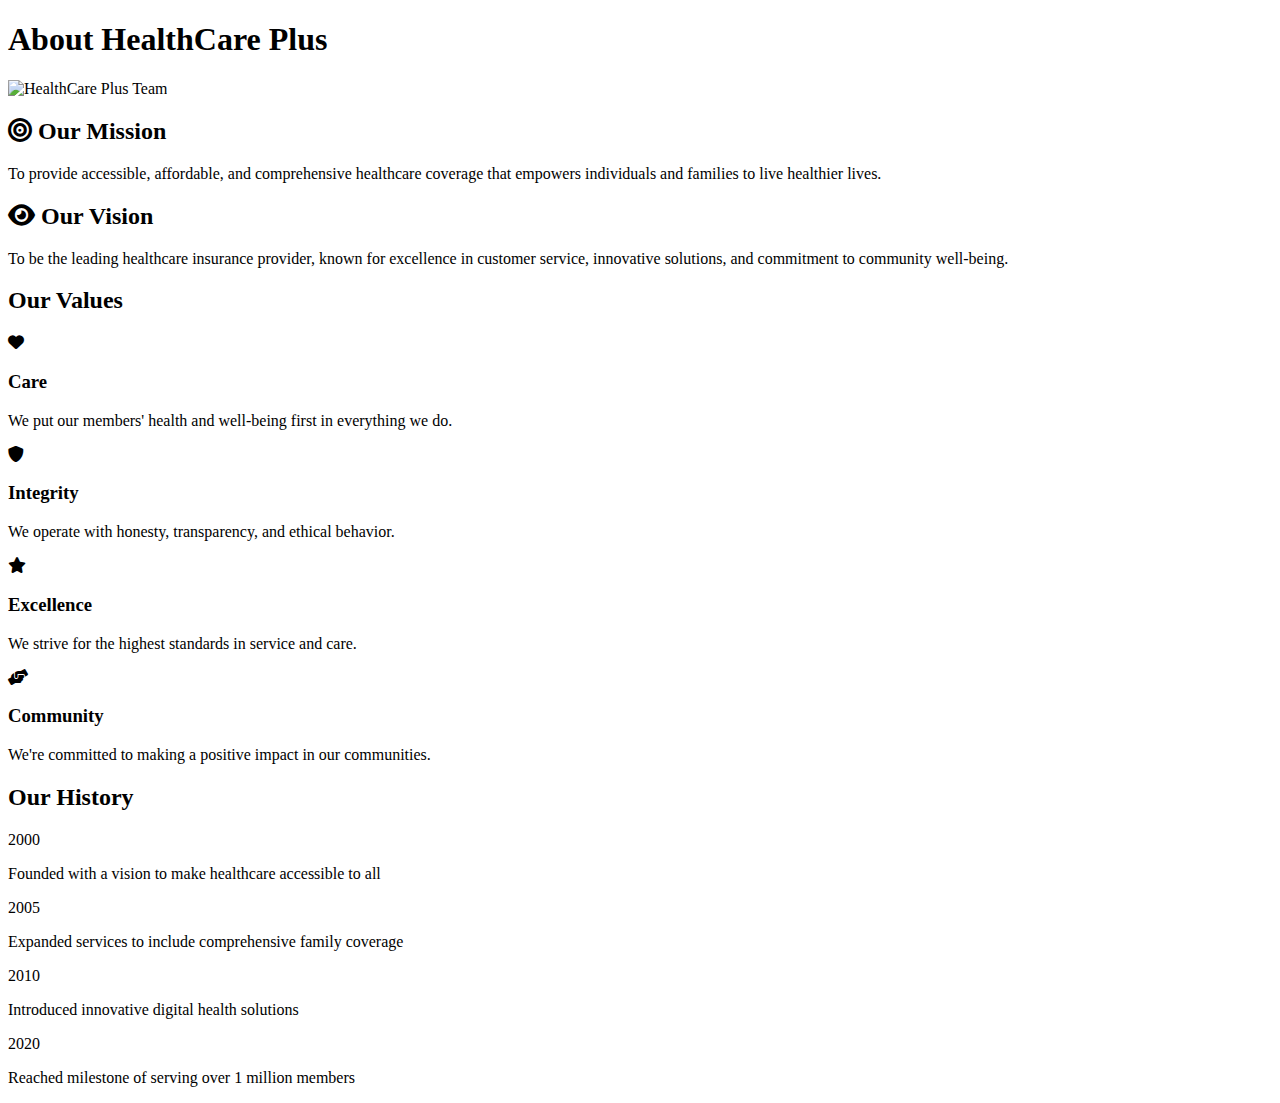
==== about.html @ d29e099d "Add files via upload" ====
<!DOCTYPE html>
<html lang="en">
<head>
    <meta charset="UTF-8">
    <meta name="viewport" content="width=device-width, initial-scale=1.0">
    <title>About Us - HealthCare Plus</title>
    <link rel="stylesheet" href="css/style.css">
    <link rel="stylesheet" href="css/dark-mode.css">
    <link rel="stylesheet" href="https://cdnjs.cloudflare.com/ajax/libs/font-awesome/6.0.0/css/all.min.css">
</head>
<body>
    <!-- Header -->
    <header>
        <nav class="navbar">
            <!-- Same navbar structure -->
        </nav>
    </header>

    <main>
        <section class="about-section">
            <div class="container">
                <h1>About HealthCare Plus</h1>
                <div class="about-content">
                    <div class="about-image">
                        <img src="images/about-healthcare.jpg" alt="HealthCare Plus Team">
                    </div>
                    <div class="mission-vision">
                        <div class="mission">
                            <h2><i class="fas fa-bullseye"></i> Our Mission</h2>
                            <p>To provide accessible, affordable, and comprehensive healthcare coverage that empowers individuals and families to live healthier lives.</p>
                        </div>
                        <div class="vision">
                            <h2><i class="fas fa-eye"></i> Our Vision</h2>
                            <p>To be the leading healthcare insurance provider, known for excellence in customer service, innovative solutions, and commitment to community well-being.</p>
                        </div>
                    </div>

                    <div class="company-values">
                        <h2>Our Values</h2>
                        <div class="values-grid">
                            <div class="value-card">
                                <i class="fas fa-heart"></i>
                                <h3>Care</h3>
                                <p>We put our members' health and well-being first in everything we do.</p>
                            </div>
                            <div class="value-card">
                                <i class="fas fa-shield-alt"></i>
                                <h3>Integrity</h3>
                                <p>We operate with honesty, transparency, and ethical behavior.</p>
                            </div>
                            <div class="value-card">
                                <i class="fas fa-star"></i>
                                <h3>Excellence</h3>
                                <p>We strive for the highest standards in service and care.</p>
                            </div>
                            <div class="value-card">
                                <i class="fas fa-hands-helping"></i>
                                <h3>Community</h3>
                                <p>We're committed to making a positive impact in our communities.</p>
                            </div>
                        </div>
                    </div>

                    <div class="company-history">
                        <h2>Our History</h2>
                        <div class="timeline">
                            <div class="timeline-item">
                                <div class="year">2000</div>
                                <p>Founded with a vision to make healthcare accessible to all</p>
                            </div>
                            <div class="timeline-item">
                                <div class="year">2005</div>
                                <p>Expanded services to include comprehensive family coverage</p>
                            </div>
                            <div class="timeline-item">
                                <div class="year">2010</div>
                                <p>Introduced innovative digital health solutions</p>
                            </div>
                            <div class="timeline-item">
                                <div class="year">2020</div>
                                <p>Reached milestone of serving over 1 million members</p>
                            </div>
                        </div>
                    </div>
                </div>
            </div>
        </section>
    </main>

    <!-- Footer -->
    <footer>
        <!-- Same footer structure -->
    </footer>

    <script src="js/main.js"></script>
    <script src="js/dark-mode.js"></script>
    <script src="js/hamburger.js"></script>
</body>
</html>
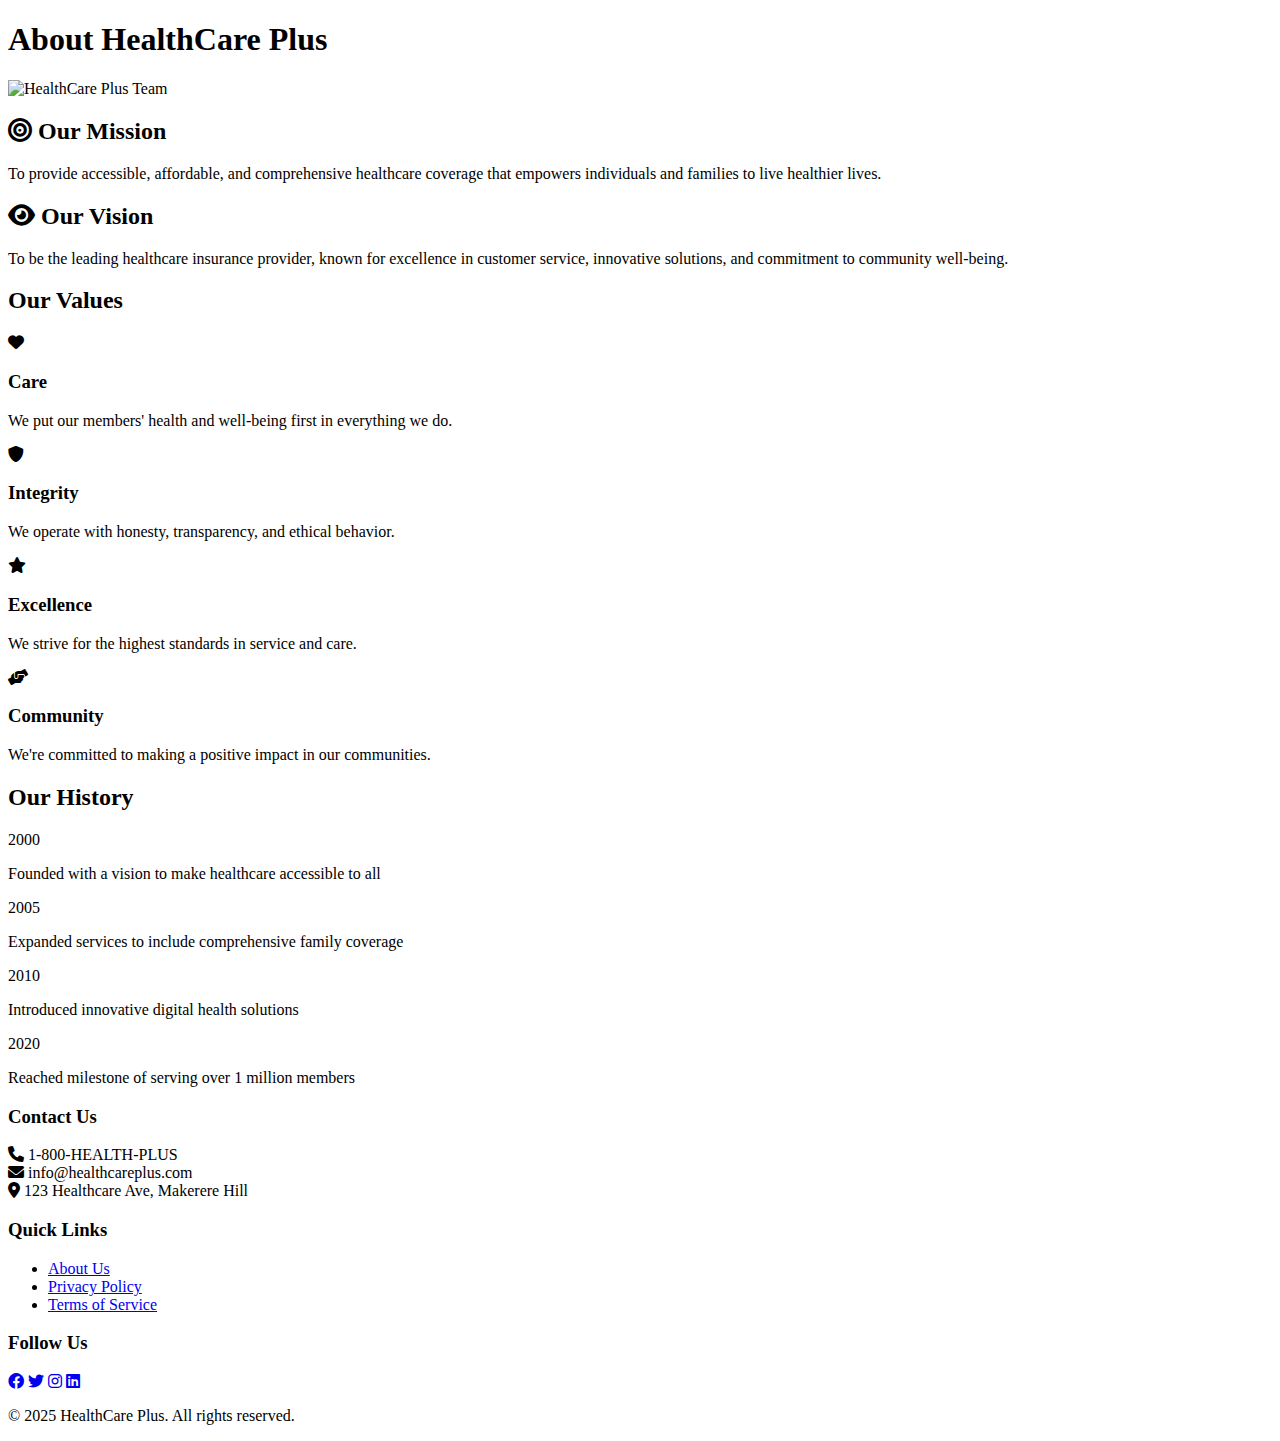
==== commit 86a627f1: "Update about.html" ====
--- a/about.html
+++ b/about.html
@@ -4,8 +4,8 @@
     <meta charset="UTF-8">
     <meta name="viewport" content="width=device-width, initial-scale=1.0">
     <title>About Us - HealthCare Plus</title>
-    <link rel="stylesheet" href="css/style.css">
-    <link rel="stylesheet" href="css/dark-mode.css">
+    <link rel="stylesheet" href="style.css">
+    <link rel="stylesheet" href="dark-mode.css">
     <link rel="stylesheet" href="https://cdnjs.cloudflare.com/ajax/libs/font-awesome/6.0.0/css/all.min.css">
 </head>
 <body>
@@ -89,11 +89,40 @@
 
     <!-- Footer -->
     <footer>
-        <!-- Same footer structure -->
+        <div class="footer-content">
+            <div class="footer-section">
+                <h3>Contact Us</h3>
+                <p>
+                    <i class="fas fa-phone"></i> 1-800-HEALTH-PLUS<br>
+                    <i class="fas fa-envelope"></i> info@healthcareplus.com<br>
+                    <i class="fas fa-location-dot"></i> 123 Healthcare Ave, Makerere Hill
+                </p>
+            </div>
+            <div class="footer-section">
+                <h3>Quick Links</h3>
+                <ul>
+                    <li><a href="about.html">About Us</a></li>
+                    <li><a href="privacy.html">Privacy Policy</a></li>
+                    <li><a href="terms.html">Terms of Service</a></li>
+                </ul>
+            </div>
+            <div class="footer-section">
+                <h3>Follow Us</h3>
+                <div class="social-links">
+                    <a href="#"><i class="fab fa-facebook"></i></a>
+                    <a href="#"><i class="fab fa-twitter"></i></a>
+                    <a href="#"><i class="fab fa-instagram"></i></a>
+                    <a href="#"><i class="fab fa-linkedin"></i></a>
+                </div>
+            </div>
+        </div>
+        <div class="footer-bottom">
+            <p>&copy; 2025 HealthCare Plus. All rights reserved.</p>
+        </div>
     </footer>
 
-    <script src="js/main.js"></script>
-    <script src="js/dark-mode.js"></script>
-    <script src="js/hamburger.js"></script>
+    <script src="main.js"></script>
+    <script src="dark-mode.js"></script>
+    <script src="hamburger.js"></script>
 </body>
-</html> +</html> 
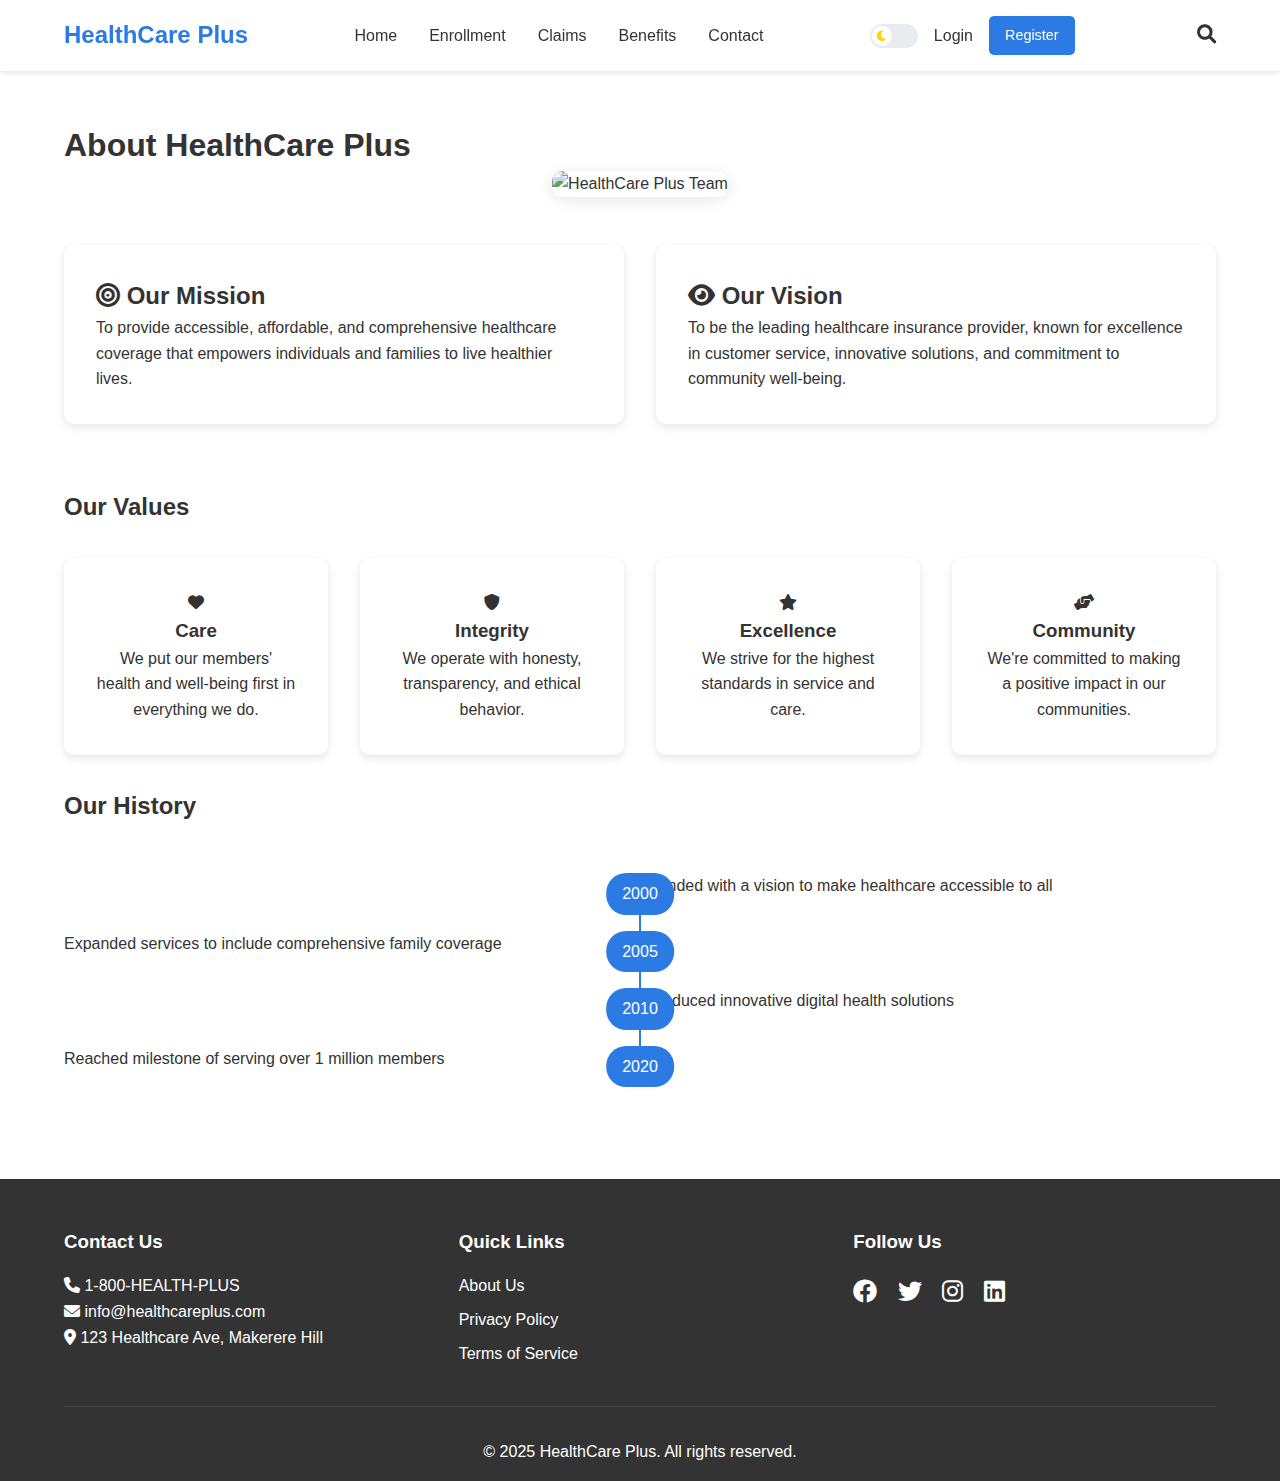
==== commit fa497169: "Update about.html" ====
--- a/about.html
+++ b/about.html
@@ -12,7 +12,71 @@
     <!-- Header -->
     <header>
         <nav class="navbar">
-            <!-- Same navbar structure -->
+            <div class="logo">
+                <h1>HealthCare Plus</h1>
+            </div>
+            <div class="nav-links">
+                <ul>
+                    <li><a href="index.html" class="active">Home</a></li>
+                    <li><a href="enrollment.html">Enrollment</a></li>
+                    <li><a href="claims.html">Claims</a></li>
+                    <li><a href="benefits.html">Benefits</a></li>
+                    <li><a href="contact.html">Contact</a></li>
+                </ul>
+            </div>
+            <div class="nav-buttons">
+                <div class="auth-buttons">
+                    <a href="login.html" class="btn-link">Login</a>
+                    <a href="register.html" class="btn primary">Register</a>
+                </div>
+                <div class="user-profile">
+                    <button class="profile-toggle">
+                        <img src="images/default-avatar.png" alt="User Avatar" id="userAvatar">
+                        <span id="userName">John Doe</span>
+                        <i class="fas fa-chevron-down"></i>
+                    </button>
+                    <div class="profile-dropdown">
+                        <a href="dashboard.html" class="profile-dropdown-item">
+                            <i class="fas fa-columns"></i>
+                            Dashboard
+                        </a>
+                        <a href="claims-status.html" class="profile-dropdown-item">
+                            <i class="fas fa-file-medical"></i>
+                            Claims Status
+                        </a>
+                        <a href="profile.html" class="profile-dropdown-item">
+                            <i class="fas fa-user"></i>
+                            My Profile
+                        </a>
+                        <hr>
+                        <a href="#" class="profile-dropdown-item logout-btn">
+                            <i class="fas fa-sign-out-alt"></i>
+                            Logout
+                        </a>
+                    </div>
+                </div>
+                <button class="dark-mode-toggle">
+                    <i class="fas fa-moon"></i>
+                </button>
+                <div class="hamburger">
+                    <span></span>
+                    <span></span>
+                    <span></span>
+                </div>
+            </div>
+            <div class="search-container">
+                <button class="search-toggle">
+                    <i class="fas fa-search"></i>
+                </button>
+                <div class="search-overlay">
+                    <div class="search-box">
+                        <input type="text" placeholder="Search for services, information...">
+                        <div class="search-results">
+                            <!-- Results will be populated dynamically -->
+                        </div>
+                    </div>
+                </div>
+            </div>
         </nav>
     </header>
 
--- a/style.css
+++ b/style.css
@@ -0,0 +1,1944 @@
+/* Reset and Base Styles */
+* {
+    margin: 0;
+    padding: 0;
+    box-sizing: border-box;
+}
+
+:root {
+    --primary-color: #2c7be5;
+    --secondary-color: #6c757d;
+    --background-color: #ffffff;
+    --text-color: #333333;
+    --transition: all 0.3s ease;
+}
+
+body {
+    font-family: 'Segoe UI', Tahoma, Geneva, Verdana, sans-serif;
+    line-height: 1.6;
+    color: var(--text-color);
+    background-color: var(--background-color);
+    min-height: 100vh;
+    display: flex;
+    flex-direction: column;
+}
+
+main {
+    flex: 1;
+}
+
+/* Navigation Styles */
+.navbar {
+    display: flex;
+    justify-content: space-between;
+    align-items: center;
+    padding: 1rem 5%;
+    background-color: var(--background-color);
+    box-shadow: 0 2px 5px rgba(0,0,0,0.1);
+    position: fixed;
+    width: 100%;
+    top: 0;
+    z-index: 1000;
+}
+
+.logo h1 {
+    color: var(--primary-color);
+    font-size: 1.5rem;
+}
+
+.nav-links ul {
+    display: flex;
+    list-style: none;
+}
+
+.nav-links ul li {
+    margin: 0 1rem;
+}
+
+.nav-links ul li a {
+    text-decoration: none;
+    color: var(--text-color);
+    transition: var(--transition);
+}
+
+.nav-links ul li a:hover {
+    color: var(--primary-color);
+}
+
+/* Auth Button Styles */
+.nav-buttons {
+    display: flex;
+    align-items: center;
+    gap: 1rem;
+}
+
+.auth-buttons {
+    display: flex;
+    align-items: center;
+    gap: 1rem;
+    order: 2; /* Move auth buttons after dark mode toggle */
+}
+
+.dark-mode-toggle {
+    order: 1;
+}
+
+.hamburger {
+    order: 3;
+}
+
+.btn-link {
+    text-decoration: none;
+    color: var(--text-color);
+    transition: var(--transition);
+}
+
+.btn-link:hover {
+    color: var(--primary-color);
+}
+
+.auth-buttons .btn {
+    padding: 0.5rem 1rem;
+    font-size: 0.9rem;
+    margin: 0;
+}
+
+/* Hero Section */
+.hero {
+    height: 80vh;
+    display: flex;
+    align-items: center;
+    justify-content: center;
+    text-align: center;
+    background: linear-gradient(rgba(44, 123, 229, 0.1), rgba(44, 123, 229, 0.2));
+    padding-top: 60px;
+}
+
+.hero-content h1 {
+    font-size: 3rem;
+    margin-bottom: 1rem;
+}
+
+.cta-buttons {
+    margin-top: 2rem;
+}
+
+.btn {
+    padding: 0.8rem 2rem;
+    border-radius: 5px;
+    text-decoration: none;
+    margin: 0 0.5rem;
+    transition: var(--transition);
+    position: relative;
+    overflow: hidden;
+}
+
+.btn::before {
+    content: '';
+    position: absolute;
+    top: 50%;
+    left: 50%;
+    width: 0;
+    height: 0;
+    background: rgba(255, 255, 255, 0.2);
+    border-radius: 50%;
+    transform: translate(-50%, -50%);
+    transition: width 0.6s ease, height 0.6s ease;
+}
+
+.btn:hover {
+    transform: translateY(-2px);
+}
+
+.btn:hover::before {
+    width: 300px;
+    height: 300px;
+}
+
+.btn:active {
+    transform: translateY(1px);
+}
+
+.primary {
+    background-color: var(--primary-color);
+    color: white;
+}
+
+.secondary {
+    background-color: var(--secondary-color);
+    color: white;
+}
+
+/* Services Section */
+.services {
+    padding: 5rem 5%;
+}
+
+.services h2 {
+    text-align: center;
+    margin-bottom: 3rem;
+}
+
+.service-grid {
+    display: grid;
+    grid-template-columns: repeat(auto-fit, minmax(250px, 1fr));
+    gap: 2rem;
+}
+
+.service-card {
+    padding: 2rem;
+    text-align: center;
+    background-color: white;
+    border-radius: 10px;
+    box-shadow: 0 3px 10px rgba(0,0,0,0.1);
+    transition: transform 0.3s ease, box-shadow 0.3s ease;
+}
+
+.service-card:hover {
+    transform: translateY(-10px);
+    box-shadow: 0 5px 20px rgba(0,0,0,0.15);
+}
+
+.service-card i {
+    font-size: 2.5rem;
+    color: var(--primary-color);
+    margin-bottom: 1rem;
+    transition: transform 0.3s ease;
+}
+
+.service-card:hover i {
+    transform: scale(1.2);
+}
+
+/* Footer Styles */
+footer {
+    background-color: #333;
+    color: white;
+    padding: 3rem 5% 1rem;
+    margin-top: auto;
+}
+
+.footer-content {
+    display: grid;
+    grid-template-columns: repeat(auto-fit, minmax(250px, 1fr));
+    gap: 2rem;
+    margin-bottom: 2rem;
+}
+
+.footer-section h3 {
+    margin-bottom: 1rem;
+}
+
+.footer-section ul {
+    list-style: none;
+}
+
+.footer-section ul li {
+    margin-bottom: 0.5rem;
+}
+
+.footer-section a {
+    color: white;
+    text-decoration: none;
+}
+
+.social-links a {
+    margin-right: 1rem;
+    font-size: 1.5rem;
+}
+
+.footer-bottom {
+    text-align: center;
+    padding-top: 2rem;
+    border-top: 1px solid rgba(255,255,255,0.1);
+}
+
+/* Responsive Design */
+@media (max-width: 768px) {
+    .nav-links {
+        display: none;
+    }
+    
+    .hamburger {
+        display: block;
+    }
+    
+    .hero-content h1 {
+        font-size: 2rem;
+    }
+
+    .auth-buttons {
+        margin-right: 0.5rem;
+    }
+    
+    .auth-buttons .btn {
+        padding: 0.4rem 0.8rem;
+        font-size: 0.8rem;
+    }
+}
+
+/* Enrollment Page Styles */
+.enrollment-section {
+    min-height: calc(100vh - 300px);
+    padding: 120px 5% 60px;
+}
+
+.container {
+    max-width: 1200px;
+    margin: 0 auto;
+}
+
+.enrollment-steps {
+    display: grid;
+    grid-template-columns: repeat(auto-fit, minmax(250px, 1fr));
+    gap: 2rem;
+    margin: 3rem 0;
+}
+
+.step {
+    text-align: center;
+    padding: 2rem;
+    background: var(--background-color);
+    border-radius: 10px;
+    box-shadow: 0 3px 10px rgba(0,0,0,0.1);
+}
+
+.step-number {
+    width: 40px;
+    height: 40px;
+    background: var(--primary-color);
+    color: white;
+    border-radius: 50%;
+    display: flex;
+    align-items: center;
+    justify-content: center;
+    margin: 0 auto 1rem;
+    font-weight: bold;
+}
+
+.enrollment-form {
+    max-width: 600px;
+    margin: 0 auto;
+    padding: 2rem;
+    background: var(--background-color);
+    border-radius: 10px;
+    box-shadow: 0 3px 10px rgba(0,0,0,0.1);
+}
+
+.form-group {
+    margin-bottom: 1.5rem;
+}
+
+.form-group label {
+    display: block;
+    margin-bottom: 0.5rem;
+    font-weight: 500;
+}
+
+.form-group input,
+.form-group select {
+    width: 100%;
+    padding: 0.8rem;
+    border: 1px solid #ddd;
+    border-radius: 5px;
+    font-size: 1rem;
+    background-color: var(--background-color);
+    color: var(--text-color);
+}
+
+/* Dark mode specific styles for form elements */
+body.dark-mode .form-group input,
+body.dark-mode .form-group select {
+    border-color: #444;
+    background-color: #333;
+}
+
+@media (max-width: 768px) {
+    .enrollment-section {
+        padding: 100px 5% 40px;
+    }
+    
+    .enrollment-form {
+        padding: 1.5rem;
+    }
+}
+
+/* Claims Page Styles */
+.claims-section {
+    min-height: calc(100vh - 300px);
+    padding: 120px 5% 60px;
+    background: linear-gradient(rgba(44, 123, 229, 0.05), rgba(44, 123, 229, 0.1));
+}
+
+.claims-tabs {
+    display: flex;
+    justify-content: center;
+    gap: 1rem;
+    margin: 2rem 0;
+}
+
+.tab-btn {
+    padding: 0.8rem 2rem;
+    border: none;
+    background: var(--background-color);
+    color: var(--text-color);
+    border-radius: 5px;
+    cursor: pointer;
+    font-size: 1rem;
+    transition: var(--transition);
+}
+
+.tab-btn.active {
+    background: var(--primary-color);
+    color: white;
+}
+
+.tab-content {
+    display: none;
+}
+
+.tab-content.active {
+    display: block;
+}
+
+.claims-form-container {
+    max-width: 800px;
+    margin: 2rem auto;
+    padding: 2rem;
+    background: var(--background-color);
+    border-radius: 10px;
+    box-shadow: 0 3px 15px rgba(0,0,0,0.1);
+}
+
+.claims-form {
+    display: grid;
+    gap: 1.5rem;
+}
+
+.form-group {
+    display: flex;
+    flex-direction: column;
+    gap: 0.5rem;
+}
+
+.form-group label {
+    font-weight: 500;
+    color: var(--text-color);
+}
+
+.claims-form input,
+.claims-form select,
+.claims-form textarea {
+    padding: 0.8rem;
+    border: 1px solid #ddd;
+    border-radius: 5px;
+    font-size: 1rem;
+    transition: border-color 0.3s ease;
+    background: var(--background-color);
+    color: var(--text-color);
+}
+
+.claims-form input:focus,
+.claims-form select:focus,
+.claims-form textarea:focus {
+    outline: none;
+    border-color: var(--primary-color);
+}
+
+.file-hint {
+    font-size: 0.9rem;
+    color: var(--secondary-color);
+    margin-top: 0.5rem;
+}
+
+.search-claims {
+    display: flex;
+    gap: 1rem;
+    margin-bottom: 2rem;
+}
+
+.search-claims input {
+    flex: 1;
+    padding: 0.8rem;
+    border: 1px solid #ddd;
+    border-radius: 5px;
+    font-size: 1rem;
+}
+
+.claims-list {
+    display: grid;
+    gap: 1rem;
+}
+
+.claim-card {
+    background: var(--background-color);
+    padding: 1.5rem;
+    border-radius: 10px;
+    box-shadow: 0 3px 10px rgba(0,0,0,0.1);
+}
+
+.claim-header {
+    display: flex;
+    justify-content: space-between;
+    align-items: center;
+    margin-bottom: 1rem;
+}
+
+.status {
+    padding: 0.3rem 0.8rem;
+    border-radius: 20px;
+    font-size: 0.9rem;
+}
+
+.status.pending {
+    background: #ffd700;
+    color: #000;
+}
+
+.status.approved {
+    background: #4caf50;
+    color: white;
+}
+
+.status.rejected {
+    background: #f44336;
+    color: white;
+}
+
+.claim-details {
+    margin-bottom: 1rem;
+}
+
+.claim-details p {
+    margin-bottom: 0.5rem;
+}
+
+/* Dark mode specific styles */
+body.dark-mode .tab-btn {
+    background: #333;
+}
+
+body.dark-mode .tab-btn.active {
+    background: var(--primary-color);
+}
+
+body.dark-mode textarea {
+    border-color: #444;
+    background-color: #333;
+}
+
+body.dark-mode .search-claims input {
+    border-color: #444;
+    background-color: #333;
+    color: var(--text-color);
+}
+
+/* Benefits Page Styles */
+.benefits-section {
+    min-height: calc(100vh - 300px);
+    padding: 120px 5% 60px;
+}
+
+.section-description {
+    text-align: center;
+    max-width: 800px;
+    margin: 1rem auto 3rem;
+    color: var(--text-color);
+}
+
+.plan-comparison {
+    display: grid;
+    grid-template-columns: repeat(auto-fit, minmax(280px, 1fr));
+    gap: 2rem;
+    margin: 3rem 0;
+}
+
+.plan-card {
+    background: var(--background-color);
+    border-radius: 10px;
+    padding: 2rem;
+    text-align: center;
+    box-shadow: 0 3px 10px rgba(0,0,0,0.1);
+    position: relative;
+    transition: var(--transition);
+}
+
+.plan-card:hover {
+    transform: translateY(-5px);
+}
+
+.plan-card.featured {
+    border: 2px solid var(--primary-color);
+    transform: scale(1.05);
+}
+
+.featured-tag {
+    position: absolute;
+    top: -15px;
+    right: 20px;
+    background: var(--primary-color);
+    color: white;
+    padding: 0.5rem 1rem;
+    border-radius: 20px;
+    font-size: 0.9rem;
+}
+
+.plan-header {
+    margin-bottom: 2rem;
+}
+
+.price {
+    margin: 1rem 0;
+}
+
+.price .amount {
+    font-size: 2.5rem;
+    font-weight: bold;
+    color: var(--primary-color);
+}
+
+.price .period {
+    color: var(--secondary-color);
+}
+
+.plan-features ul {
+    list-style: none;
+    margin-bottom: 2rem;
+}
+
+.plan-features li {
+    margin: 1rem 0;
+    display: flex;
+    align-items: center;
+    justify-content: center;
+    gap: 0.5rem;
+}
+
+.plan-features i {
+    color: var(--primary-color);
+}
+
+.not-included {
+    color: var(--secondary-color);
+}
+
+.not-included i {
+    color: var(--secondary-color);
+}
+
+.additional-benefits {
+    margin-top: 4rem;
+}
+
+.additional-benefits h2 {
+    text-align: center;
+    margin-bottom: 2rem;
+}
+
+.benefits-grid {
+    display: grid;
+    grid-template-columns: repeat(auto-fit, minmax(250px, 1fr));
+    gap: 2rem;
+}
+
+.benefit-card {
+    background: var(--background-color);
+    padding: 2rem;
+    border-radius: 10px;
+    text-align: center;
+    box-shadow: 0 3px 10px rgba(0,0,0,0.1);
+    transition: var(--transition);
+}
+
+.benefit-card:hover {
+    transform: translateY(-5px);
+}
+
+.benefit-card i {
+    font-size: 2.5rem;
+    color: var(--primary-color);
+    margin-bottom: 1rem;
+}
+
+/* Dark mode specific styles */
+body.dark-mode .plan-card {
+    background: #242424;
+}
+
+body.dark-mode .benefit-card {
+    background: #242424;
+}
+
+@media (max-width: 768px) {
+    .plan-card.featured {
+        transform: none;
+    }
+    
+    .featured-tag {
+        position: static;
+        display: inline-block;
+        margin-bottom: 1rem;
+    }
+}
+
+/* Contact Page Styles */
+.contact-section {
+    min-height: calc(100vh - 300px);
+    padding: 120px 5% 60px;
+}
+
+.contact-grid {
+    display: grid;
+    grid-template-columns: 1fr 2fr;
+    gap: 3rem;
+    margin: 3rem 0;
+}
+
+.contact-info {
+    display: grid;
+    gap: 2rem;
+}
+
+.info-card {
+    background: var(--background-color);
+    padding: 2rem;
+    border-radius: 10px;
+    box-shadow: 0 3px 10px rgba(0,0,0,0.1);
+    text-align: center;
+    transition: var(--transition);
+}
+
+.info-card:hover {
+    transform: translateY(-5px);
+}
+
+.info-card i {
+    font-size: 2.5rem;
+    color: var(--primary-color);
+    margin-bottom: 1rem;
+}
+
+.info-card h3 {
+    margin-bottom: 1rem;
+}
+
+.contact-form {
+    background: var(--background-color);
+    padding: 2rem;
+    border-radius: 10px;
+    box-shadow: 0 3px 10px rgba(0,0,0,0.1);
+}
+
+.faq-section {
+    margin-top: 4rem;
+}
+
+.faq-section h2 {
+    text-align: center;
+    margin-bottom: 2rem;
+}
+
+.faq-grid {
+    display: grid;
+    grid-template-columns: repeat(auto-fit, minmax(300px, 1fr));
+    gap: 2rem;
+}
+
+.faq-item {
+    background: var(--background-color);
+    padding: 2rem;
+    border-radius: 10px;
+    box-shadow: 0 3px 10px rgba(0,0,0,0.1);
+}
+
+.faq-item h3 {
+    color: var(--primary-color);
+    margin-bottom: 1rem;
+}
+
+/* Dark mode specific styles */
+body.dark-mode .info-card,
+body.dark-mode .contact-form,
+body.dark-mode .faq-item {
+    background: #242424;
+}
+
+@media (max-width: 768px) {
+    .contact-grid {
+        grid-template-columns: 1fr;
+    }
+}
+
+/* Search Styles */
+.search-container {
+    position: relative;
+    margin-left: 1rem;
+}
+
+.search-toggle {
+    background: none;
+    border: none;
+    color: var(--text-color);
+    font-size: 1.2rem;
+    cursor: pointer;
+    transition: transform 0.3s ease;
+}
+
+.search-toggle:hover {
+    transform: scale(1.1);
+}
+
+.search-overlay {
+    display: none;
+    position: fixed;
+    top: 0;
+    left: 0;
+    width: 100%;
+    height: 100%;
+    background: rgba(0, 0, 0, 0.8);
+    z-index: 1000;
+    opacity: 0;
+    visibility: hidden;
+    transition: opacity 0.3s ease, visibility 0.3s ease;
+}
+
+.search-overlay.active {
+    display: flex;
+    justify-content: center;
+    align-items: flex-start;
+    padding-top: 100px;
+    opacity: 1;
+    visibility: visible;
+}
+
+.search-box {
+    width: 80%;
+    max-width: 600px;
+    background: var(--background-color);
+    padding: 2rem;
+    border-radius: 10px;
+    transform: translateY(-20px);
+    transition: transform 0.3s ease;
+}
+
+.search-box input {
+    width: 100%;
+    padding: 1rem;
+    border: 1px solid #ddd;
+    border-radius: 5px;
+    font-size: 1.1rem;
+}
+
+/* Chat Widget Styles */
+.chat-widget {
+    position: fixed;
+    bottom: 20px;
+    right: 20px;
+    z-index: 1000;
+    transition: transform 0.3s ease;
+}
+
+.chat-toggle {
+    width: 60px;
+    height: 60px;
+    border-radius: 50%;
+    background: var(--primary-color);
+    border: none;
+    color: white;
+    font-size: 1.5rem;
+    cursor: pointer;
+    position: relative;
+    box-shadow: 0 3px 10px rgba(0,0,0,0.2);
+    transform: scale(1);
+    transition: transform 0.3s ease, background-color 0.3s ease;
+}
+
+.chat-toggle:hover {
+    transform: scale(1.1);
+    background-color: var(--primary-color-dark);
+}
+
+.notification-badge {
+    position: absolute;
+    top: -5px;
+    right: -5px;
+    background: #ff4444;
+    color: white;
+    border-radius: 50%;
+    width: 20px;
+    height: 20px;
+    font-size: 0.8rem;
+    display: flex;
+    align-items: center;
+    justify-content: center;
+    animation: pulse 2s infinite;
+}
+
+@keyframes pulse {
+    0% {
+        transform: scale(1);
+    }
+    50% {
+        transform: scale(1.2);
+    }
+    100% {
+        transform: scale(1);
+    }
+}
+
+.chat-box {
+    display: none;
+    position: absolute;
+    bottom: 70px;
+    right: 0;
+    width: 300px;
+    background: var(--background-color);
+    border-radius: 10px;
+    box-shadow: 0 3px 15px rgba(0,0,0,0.2);
+    transform: scale(0);
+    opacity: 0;
+    transform-origin: bottom right;
+    transition: transform 0.3s ease, opacity 0.3s ease;
+}
+
+.chat-box.active {
+    display: block;
+    transform: scale(1);
+    opacity: 1;
+}
+
+.chat-header {
+    padding: 1rem;
+    background: var(--primary-color);
+    color: white;
+    border-radius: 10px 10px 0 0;
+    display: flex;
+    justify-content: space-between;
+    align-items: center;
+}
+
+.chat-messages {
+    height: 300px;
+    padding: 1rem;
+    overflow-y: auto;
+}
+
+.message {
+    display: flex;
+    align-items: flex-start;
+    margin-bottom: 1rem;
+    animation: slideIn 0.3s ease;
+}
+
+@keyframes slideIn {
+    from {
+        opacity: 0;
+        transform: translateY(20px);
+    }
+    to {
+        opacity: 1;
+        transform: translateY(0);
+    }
+}
+
+.message img {
+    width: 30px;
+    height: 30px;
+    border-radius: 50%;
+    margin-right: 10px;
+}
+
+.message p {
+    background: #f0f0f0;
+    padding: 0.5rem 1rem;
+    border-radius: 15px;
+    max-width: 80%;
+}
+
+.chat-input {
+    padding: 1rem;
+    border-top: 1px solid #ddd;
+    display: flex;
+    gap: 0.5rem;
+}
+
+.chat-input input {
+    flex: 1;
+    padding: 0.5rem;
+    border: 1px solid #ddd;
+    border-radius: 20px;
+}
+
+.chat-input button {
+    background: var(--primary-color);
+    color: white;
+    border: none;
+    border-radius: 50%;
+    width: 35px;
+    height: 35px;
+    cursor: pointer;
+}
+
+/* Appointment Scheduler Styles */
+.appointment-scheduler {
+    padding: 4rem 5%;
+    background: #f8f9fa;
+}
+
+.calendar-widget {
+    background: var(--background-color);
+    border-radius: 10px;
+    padding: 1rem;
+    box-shadow: 0 3px 10px rgba(0,0,0,0.1);
+    margin-bottom: 2rem;
+    max-width: 400px;
+    margin-left: auto;
+    margin-right: auto;
+}
+
+.calendar-header {
+    display: flex;
+    justify-content: space-between;
+    align-items: center;
+    margin-bottom: 0.5rem;
+    padding: 0 0.5rem;
+}
+
+.calendar-header h3 {
+    font-size: 1.1rem;
+}
+
+.calendar-days {
+    display: grid;
+    grid-template-columns: repeat(7, 1fr);
+    text-align: center;
+    font-weight: bold;
+    margin-bottom: 0.3rem;
+    font-size: 0.9rem;
+}
+
+.calendar-grid {
+    display: grid;
+    grid-template-columns: repeat(7, 1fr);
+    gap: 0.3rem;
+}
+
+.calendar-day {
+    aspect-ratio: 1;
+    display: flex;
+    align-items: center;
+    justify-content: center;
+    cursor: pointer;
+    border-radius: 5px;
+    transition: var(--transition);
+    font-size: 0.9rem;
+    padding: 0.5rem;
+}
+
+.calendar-day:not(.disabled):hover {
+    background: var(--primary-color);
+    color: white;
+}
+
+.calendar-day.selected {
+    background: var(--primary-color);
+    color: white;
+}
+
+.calendar-day.disabled {
+    opacity: 0.3;
+    cursor: not-allowed;
+}
+
+.calendar-day.today {
+    border: 2px solid var(--primary-color);
+}
+
+/* Time slots styling */
+.time-slots {
+    max-width: 400px;
+    margin: 2rem auto;
+}
+
+.slot-grid {
+    display: grid;
+    grid-template-columns: repeat(auto-fill, minmax(100px, 1fr));
+    gap: 0.5rem;
+    margin-top: 1rem;
+}
+
+.time-slot {
+    padding: 0.5rem;
+    border: 1px solid var(--primary-color);
+    border-radius: 5px;
+    background: none;
+    cursor: pointer;
+    transition: var(--transition);
+}
+
+.time-slot:hover {
+    background: var(--primary-color);
+    color: white;
+}
+
+.time-slot.active {
+    background: var(--primary-color);
+    color: white;
+}
+
+/* Notification Styles */
+.notification-container {
+    position: fixed;
+    top: 20px;
+    right: 20px;
+    z-index: 1000;
+}
+
+.notification {
+    background: white;
+    padding: 1rem;
+    margin-bottom: 10px;
+    border-radius: 5px;
+    box-shadow: 0 3px 10px rgba(0,0,0,0.2);
+    display: flex;
+    justify-content: space-between;
+    align-items: center;
+    min-width: 300px;
+}
+
+.notification.info {
+    border-left: 4px solid var(--primary-color);
+}
+
+.notification.success {
+    border-left: 4px solid #28a745;
+}
+
+.notification.warning {
+    border-left: 4px solid #ffc107;
+}
+
+.notification.error {
+    border-left: 4px solid #dc3545;
+}
+
+.close-notification {
+    background: none;
+    border: none;
+    font-size: 1.2rem;
+    cursor: pointer;
+    color: #666;
+}
+
+/* File Upload Preview Styles */
+.file-preview {
+    display: flex;
+    align-items: center;
+    gap: 1rem;
+    padding: 1rem;
+    background: #f8f9fa;
+    border-radius: 5px;
+    margin-bottom: 0.5rem;
+}
+
+.file-preview img {
+    width: 50px;
+    height: 50px;
+    object-fit: cover;
+    border-radius: 5px;
+}
+
+.file-preview i {
+    font-size: 2rem;
+    color: var(--primary-color);
+}
+
+.file-preview p {
+    flex: 1;
+    margin: 0;
+}
+
+.remove-file {
+    background: none;
+    border: none;
+    color: #dc3545;
+    font-size: 1.2rem;
+    cursor: pointer;
+}
+
+/* Dark Mode Adjustments */
+body.dark-mode .search-box,
+body.dark-mode .chat-box,
+body.dark-mode .calendar-widget {
+    background: #242424;
+}
+
+body.dark-mode .message p {
+    background: #333;
+    color: white;
+}
+
+body.dark-mode .chat-input input {
+    background: #333;
+    border-color: #444;
+    color: white;
+}
+
+body.dark-mode .time-slot {
+    background: #242424;
+}
+
+body.dark-mode .notification {
+    background: #242424;
+    color: white;
+}
+
+/* Responsive Adjustments */
+@media (max-width: 768px) {
+    .chat-box {
+        width: 280px;
+        right: -10px;
+    }
+
+    .notification {
+        min-width: 250px;
+    }
+
+    .search-box {
+        width: 90%;
+        padding: 1rem;
+    }
+}
+
+/* About Page Styles */
+.about-section {
+    min-height: calc(100vh - 300px);
+    padding: 120px 5% 60px;
+}
+
+.about-content {
+    max-width: 1200px;
+    margin: 0 auto;
+}
+
+.about-image {
+    margin-bottom: 3rem;
+    text-align: center;
+}
+
+.about-image img {
+    max-width: 100%;
+    border-radius: 10px;
+    box-shadow: 0 3px 15px rgba(0,0,0,0.1);
+}
+
+.mission-vision {
+    display: grid;
+    grid-template-columns: repeat(auto-fit, minmax(300px, 1fr));
+    gap: 2rem;
+    margin-bottom: 4rem;
+}
+
+.mission, .vision {
+    padding: 2rem;
+    background: var(--background-color);
+    border-radius: 10px;
+    box-shadow: 0 3px 10px rgba(0,0,0,0.1);
+}
+
+.values-grid {
+    display: grid;
+    grid-template-columns: repeat(auto-fit, minmax(250px, 1fr));
+    gap: 2rem;
+    margin: 2rem 0;
+}
+
+.value-card {
+    text-align: center;
+    padding: 2rem;
+    background: var(--background-color);
+    border-radius: 10px;
+    box-shadow: 0 3px 10px rgba(0,0,0,0.1);
+    transition: transform 0.3s ease;
+}
+
+.value-card:hover {
+    transform: translateY(-5px);
+}
+
+.timeline {
+    margin: 3rem 0;
+    position: relative;
+}
+
+.timeline::before {
+    content: '';
+    position: absolute;
+    left: 50%;
+    transform: translateX(-50%);
+    width: 2px;
+    height: 100%;
+    background: var(--primary-color);
+}
+
+.timeline-item {
+    margin-bottom: 2rem;
+    position: relative;
+    padding-left: 50%;
+}
+
+.timeline-item:nth-child(even) {
+    padding-left: 0;
+    padding-right: 50%;
+}
+
+.year {
+    position: absolute;
+    left: 50%;
+    transform: translateX(-50%);
+    background: var(--primary-color);
+    color: white;
+    padding: 0.5rem 1rem;
+    border-radius: 20px;
+}
+
+/* Privacy Policy and Terms Styles */
+.privacy-section,
+.terms-section {
+    min-height: calc(100vh - 300px);
+    padding: 120px 5% 60px;
+}
+
+.policy-content,
+.terms-content {
+    max-width: 800px;
+    margin: 0 auto;
+}
+
+.last-updated {
+    color: var(--secondary-color);
+    margin-bottom: 2rem;
+}
+
+.policy-section,
+.terms-section {
+    margin-bottom: 3rem;
+}
+
+.policy-section h2,
+.terms-section h2 {
+    color: var(--primary-color);
+    margin-bottom: 1rem;
+}
+
+.policy-section ul,
+.terms-section ul {
+    list-style: disc;
+    margin-left: 2rem;
+    margin-top: 1rem;
+}
+
+.policy-section li,
+.terms-section li {
+    margin-bottom: 0.5rem;
+}
+
+/* Enhanced Chat Styles */
+.chat-box {
+    transform-origin: bottom right;
+    transition: transform 0.3s ease, opacity 0.3s ease;
+    opacity: 0;
+    transform: scale(0.8);
+}
+
+.chat-box.active {
+    opacity: 1;
+    transform: scale(1);
+}
+
+.message {
+    animation: slideIn 0.3s ease;
+}
+
+.time {
+    font-size: 0.8rem;
+    color: var(--secondary-color);
+    margin-top: 0.2rem;
+}
+
+/* Enhanced Search Styles */
+.search-result-item {
+    display: flex;
+    align-items: center;
+    gap: 1rem;
+    padding: 0.8rem;
+    text-decoration: none;
+    color: var(--text-color);
+    transition: var(--transition);
+}
+
+.search-result-item:hover {
+    background: rgba(0,0,0,0.05);
+}
+
+.no-results {
+    text-align: center;
+    padding: 1rem;
+    color: var(--secondary-color);
+}
+
+/* Dark Mode Toggle Styles */
+.dark-mode-toggle {
+    background: none;
+    border: none;
+    cursor: pointer;
+    width: 48px;
+    height: 24px;
+    border-radius: 12px; /* Make it pill-shaped */
+    background-color: #e9ecef;
+    position: relative;
+    transition: background-color 0.3s ease;
+    padding: 2px;
+}
+
+.dark-mode-toggle i {
+    position: absolute;
+    top: 2px;
+    left: 2px;
+    width: 20px;
+    height: 20px;
+    background-color: white;
+    border-radius: 50%;
+    display: flex;
+    align-items: center;
+    justify-content: center;
+    font-size: 12px;
+    color: #ffd700;
+    transition: transform 0.3s ease, color 0.3s ease;
+}
+
+/* Dark mode active state */
+body.dark-mode .dark-mode-toggle {
+    background-color: #4a5568;
+}
+
+body.dark-mode .dark-mode-toggle i {
+    transform: translateX(24px);
+    color: #6c757d;
+}
+
+/* Hover effect */
+.dark-mode-toggle:hover {
+    opacity: 0.9;
+}
+
+/* Focus state */
+.dark-mode-toggle:focus {
+    outline: none;
+    box-shadow: 0 0 0 2px rgba(44, 123, 229, 0.3);
+}
+
+/* Authentication Styles */
+.auth-section {
+    min-height: calc(100vh - 300px);
+    padding: 120px 5% 60px;
+    background: linear-gradient(rgba(44, 123, 229, 0.05), rgba(44, 123, 229, 0.1));
+}
+
+.auth-box {
+    max-width: 500px;
+    margin: 0 auto;
+    padding: 2rem;
+    background: var(--background-color);
+    border-radius: 10px;
+    box-shadow: 0 3px 15px rgba(0,0,0,0.1);
+}
+
+.auth-box h1 {
+    text-align: center;
+    margin-bottom: 2rem;
+    color: var(--primary-color);
+}
+
+.auth-links {
+    margin-top: 1.5rem;
+    text-align: center;
+}
+
+.auth-links a {
+    color: var(--primary-color);
+    text-decoration: none;
+}
+
+.auth-links a:hover {
+    text-decoration: underline;
+}
+
+/* Hide auth buttons on login and register pages */
+.auth-section .auth-buttons {
+    display: none;
+}
+
+/* User Profile Styles */
+.user-profile {
+    position: relative;
+    display: none; /* Hidden by default, shown when authenticated */
+}
+
+.profile-toggle {
+    display: flex;
+    align-items: center;
+    gap: 0.5rem;
+    padding: 0.5rem;
+    cursor: pointer;
+    border: none;
+    background: none;
+    color: var(--text-color);
+}
+
+.profile-toggle img {
+    width: 32px;
+    height: 32px;
+    border-radius: 50%;
+    object-fit: cover;
+}
+
+.profile-toggle i {
+    transition: transform 0.3s ease;
+}
+
+.profile-toggle.active i {
+    transform: rotate(180deg);
+}
+
+.profile-dropdown {
+    position: absolute;
+    top: 100%;
+    right: 0;
+    background: var(--background-color);
+    border-radius: 8px;
+    box-shadow: 0 3px 10px rgba(0,0,0,0.1);
+    min-width: 200px;
+    opacity: 0;
+    visibility: hidden;
+    transform: translateY(10px);
+    transition: all 0.3s ease;
+}
+
+.profile-dropdown.active {
+    opacity: 1;
+    visibility: visible;
+    transform: translateY(0);
+}
+
+.profile-dropdown-item {
+    display: flex;
+    align-items: center;
+    gap: 0.8rem;
+    padding: 0.8rem 1rem;
+    color: var(--text-color);
+    text-decoration: none;
+    transition: background-color 0.3s ease;
+}
+
+.profile-dropdown-item:hover {
+    background-color: rgba(0,0,0,0.05);
+}
+
+.profile-dropdown-item i {
+    width: 20px;
+}
+
+.profile-dropdown hr {
+    border: none;
+    border-top: 1px solid rgba(0,0,0,0.1);
+    margin: 0.5rem 0;
+}
+
+/* File Upload Styles */
+.file-drop-zone {
+    border: 2px dashed var(--secondary-color);
+    border-radius: 10px;
+    padding: 2rem;
+    text-align: center;
+    cursor: pointer;
+    transition: all 0.3s ease;
+    background: var(--background-color);
+    margin-bottom: 1rem;
+}
+
+.file-drop-zone.dragover {
+    border-color: var(--primary-color);
+    background: rgba(44, 123, 229, 0.05);
+}
+
+.file-drop-zone i {
+    font-size: 2rem;
+    color: var(--secondary-color);
+    margin-bottom: 1rem;
+}
+
+.file-input {
+    display: none;
+}
+
+.file-list {
+    margin-top: 1rem;
+}
+
+.file-preview {
+    display: flex;
+    justify-content: space-between;
+    align-items: center;
+    padding: 0.8rem;
+    background: var(--background-color);
+    border-radius: 5px;
+    margin-bottom: 0.5rem;
+    box-shadow: 0 2px 5px rgba(0,0,0,0.1);
+}
+
+.file-info {
+    display: flex;
+    align-items: center;
+    gap: 1rem;
+}
+
+.file-name {
+    max-width: 200px;
+    overflow: hidden;
+    text-overflow: ellipsis;
+    white-space: nowrap;
+}
+
+.file-size {
+    color: var(--secondary-color);
+    font-size: 0.9rem;
+}
+
+.file-status {
+    display: flex;
+    align-items: center;
+    gap: 1rem;
+}
+
+.progress {
+    width: 100px;
+    height: 4px;
+    background: #eee;
+    border-radius: 2px;
+    overflow: hidden;
+}
+
+.progress-bar {
+    width: 0;
+    height: 100%;
+    background: var(--primary-color);
+    transition: width 0.3s ease;
+}
+
+.remove-file {
+    background: none;
+    border: none;
+    color: var(--secondary-color);
+    cursor: pointer;
+    padding: 0.2rem;
+}
+
+.remove-file:hover {
+    color: #dc3545;
+}
+
+.file-preview.uploaded .status {
+    color: #28a745;
+}
+
+.file-preview.error .status {
+    color: #dc3545;
+}
+
+/* Claims Status Styles */
+.claims-status-section {
+    min-height: calc(100vh - 300px);
+    padding: 120px 5% 60px;
+    background: linear-gradient(rgba(44, 123, 229, 0.05), rgba(44, 123, 229, 0.1));
+}
+
+.claims-dashboard {
+    background: var(--background-color);
+    border-radius: 10px;
+    box-shadow: 0 3px 15px rgba(0,0,0,0.1);
+    padding: 2rem;
+    margin-top: 2rem;
+}
+
+.claims-summary {
+    display: grid;
+    grid-template-columns: repeat(auto-fit, minmax(200px, 1fr));
+    gap: 1.5rem;
+    margin-bottom: 2rem;
+}
+
+.summary-card {
+    display: flex;
+    align-items: center;
+    gap: 1rem;
+    padding: 1.5rem;
+    background: var(--background-color);
+    border-radius: 8px;
+    box-shadow: 0 2px 8px rgba(0,0,0,0.1);
+}
+
+.summary-card i {
+    font-size: 2rem;
+    color: var(--primary-color);
+}
+
+.summary-info h3 {
+    font-size: 1rem;
+    color: var(--secondary-color);
+    margin-bottom: 0.5rem;
+}
+
+.summary-info .count {
+    font-size: 1.5rem;
+    font-weight: bold;
+    color: var(--text-color);
+}
+
+.claims-filters {
+    display: flex;
+    justify-content: space-between;
+    align-items: center;
+    margin-bottom: 2rem;
+    gap: 1rem;
+    flex-wrap: wrap;
+}
+
+.search-bar {
+    display: flex;
+    gap: 0.5rem;
+    flex: 1;
+}
+
+.search-bar input {
+    flex: 1;
+    padding: 0.8rem;
+    border: 1px solid #ddd;
+    border-radius: 5px;
+    font-size: 1rem;
+}
+
+.filter-options {
+    display: flex;
+    gap: 1rem;
+}
+
+.filter-options select {
+    padding: 0.8rem;
+    border: 1px solid #ddd;
+    border-radius: 5px;
+    font-size: 1rem;
+    background: var(--background-color);
+    color: var(--text-color);
+}
+
+.claims-table {
+    overflow-x: auto;
+}
+
+.claims-table table {
+    width: 100%;
+    border-collapse: collapse;
+}
+
+.claims-table th,
+.claims-table td {
+    padding: 1rem;
+    text-align: left;
+    border-bottom: 1px solid #ddd;
+}
+
+.claims-table th {
+    background: rgba(44, 123, 229, 0.05);
+    font-weight: 600;
+}
+
+.status-badge {
+    padding: 0.4rem 0.8rem;
+    border-radius: 20px;
+    font-size: 0.9rem;
+    font-weight: 500;
+}
+
+.status-pending {
+    background: #fff3cd;
+    color: #856404;
+}
+
+.status-approved {
+    background: #d4edda;
+    color: #155724;
+}
+
+.status-rejected {
+    background: #f8d7da;
+    color: #721c24;
+}
+
+/* Modal Styles */
+.modal {
+    display: none;
+    position: fixed;
+    top: 0;
+    left: 0;
+    width: 100%;
+    height: 100%;
+    background: rgba(0,0,0,0.5);
+    z-index: 1000;
+}
+
+.modal.active {
+    display: flex;
+    align-items: center;
+    justify-content: center;
+}
+
+.modal-content {
+    background: var(--background-color);
+    border-radius: 10px;
+    width: 90%;
+    max-width: 600px;
+    max-height: 90vh;
+    overflow-y: auto;
+}
+
+.modal-header {
+    display: flex;
+    justify-content: space-between;
+    align-items: center;
+    padding: 1.5rem;
+    border-bottom: 1px solid #ddd;
+}
+
+.modal-body {
+    padding: 1.5rem;
+}
+
+.close-modal {
+    background: none;
+    border: none;
+    font-size: 1.5rem;
+    cursor: pointer;
+    color: var(--secondary-color);
+}
+
+.claims-actions {
+    text-align: center;
+    margin-top: 2rem;
+    padding: 2rem;
+    background: rgba(44, 123, 229, 0.05);
+    border-radius: 10px;
+}
+
+.claims-actions p {
+    margin-bottom: 1rem;
+    color: var(--secondary-color);
+}
+
+/* Enrollment Progress Styles */
+.enrollment-progress {
+    display: flex;
+    justify-content: space-between;
+    margin: 2rem 0;
+    position: relative;
+}
+
+.enrollment-progress::before {
+    content: '';
+    position: absolute;
+    top: 25px;
+    left: 0;
+    right: 0;
+    height: 2px;
+    background: #ddd;
+    z-index: 1;
+}
+
+.progress-step {
+    position: relative;
+    z-index: 2;
+    text-align: center;
+    width: 150px;
+}
+
+.step-number {
+    width: 50px;
+    height: 50px;
+    border-radius: 50%;
+    background: var(--background-color);
+    border: 2px solid #ddd;
+    display: flex;
+    align-items: center;
+    justify-content: center;
+    margin: 0 auto 0.5rem;
+    font-weight: bold;
+    transition: all 0.3s ease;
+}
+
+.step-label {
+    font-size: 0.9rem;
+    color: var(--secondary-color);
+}
+
+.progress-step.active .step-number {
+    border-color: var(--primary-color);
+    background: var(--primary-color);
+    color: white;
+}
+
+.progress-step.completed .step-number {
+    background: var(--primary-color);
+    border-color: var(--primary-color);
+    color: white;
+}
+
+.progress-step.completed .step-number::after {
+    content: '✓';
+}
+
+/* Enrollment Form Styles */
+.enrollment-step {
+    max-width: 800px;
+    margin: 0 auto;
+}
+
+.enrollment-step.hidden {
+    display: none;
+}
+
+.family-member {
+    background: rgba(44, 123, 229, 0.05);
+    padding: 1.5rem;
+    border-radius: 8px;
+    margin: 1rem 0;
+    position: relative;
+}
+
+.family-member h4 {
+    margin-bottom: 1rem;
+    color: var(--primary-color);
+}
+
+.remove-member {
+    position: absolute;
+    top: 1rem;
+    right: 1rem;
+}
+
+.enrollment-nav {
+    display: flex;
+    justify-content: space-between;
+    margin-top: 2rem;
+    padding-top: 2rem;
+    border-top: 1px solid #ddd;
+} --- a/dark-mode.css
+++ b/dark-mode.css
@@ -0,0 +1,67 @@
+/* Dark Mode Styles */
+body.dark-mode {
+    --background-color: #1a1a1a;
+    --text-color: #ffffff;
+}
+
+body.dark-mode .navbar {
+    background-color: #242424;
+}
+
+body.dark-mode .service-card {
+    background-color: #242424;
+}
+
+body.dark-mode .hero {
+    background: linear-gradient(rgba(44, 123, 229, 0.05), rgba(44, 123, 229, 0.1));
+}
+
+/* Add color theme variables */
+:root {
+    --theme-blue: #2c7be5;
+    --theme-green: #28a745;
+    --theme-purple: #6f42c1;
+    --theme-orange: #fd7e14;
+}
+
+/* Theme switcher styles */
+.theme-switcher {
+    position: fixed;
+    right: 20px;
+    bottom: 80px;
+    background: var(--background-color);
+    padding: 1rem;
+    border-radius: 10px;
+    box-shadow: 0 3px 10px rgba(0,0,0,0.2);
+    z-index: 1000;
+}
+
+.color-option {
+    width: 25px;
+    height: 25px;
+    border-radius: 50%;
+    margin: 5px;
+    cursor: pointer;
+    border: 2px solid transparent;
+}
+
+.color-option.active {
+    border-color: white;
+}
+
+/* Theme variations */
+body[data-theme="blue"] {
+    --primary-color: var(--theme-blue);
+}
+
+body[data-theme="green"] {
+    --primary-color: var(--theme-green);
+}
+
+body[data-theme="purple"] {
+    --primary-color: var(--theme-purple);
+}
+
+body[data-theme="orange"] {
+    --primary-color: var(--theme-orange);
+} 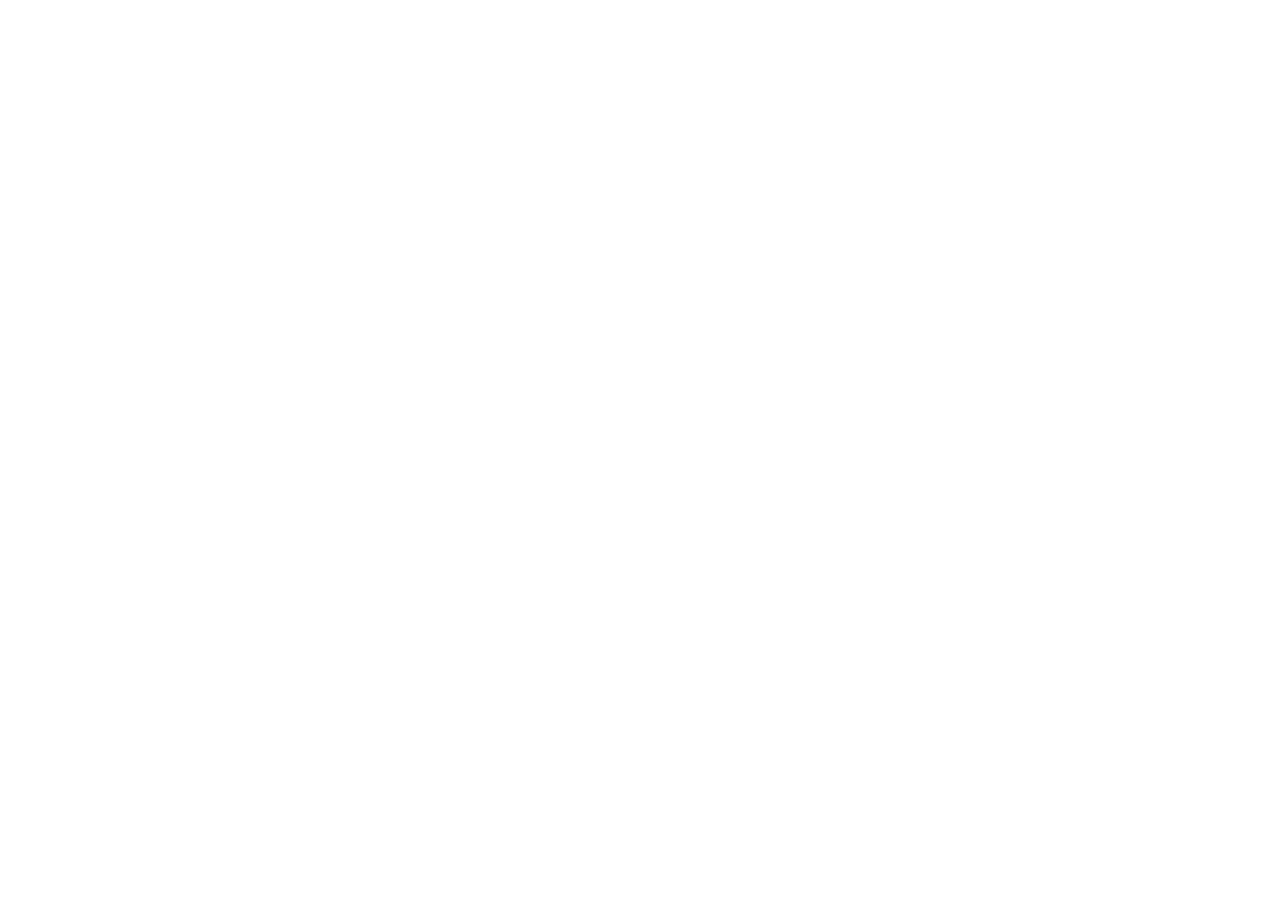
==== commit a19a395d: "Update about.html" ====
--- a/about.html
+++ b/about.html
@@ -7,6 +7,7 @@
     <link rel="stylesheet" href="style.css">
     <link rel="stylesheet" href="dark-mode.css">
     <link rel="stylesheet" href="https://cdnjs.cloudflare.com/ajax/libs/font-awesome/6.0.0/css/all.min.css">
+    <script async src="https://pagead2.googlesyndication.com/pagead/js/adsbygoogle.js?client=ca-pub-5468363493773000"
 </head>
 <body>
     <!-- Header -->
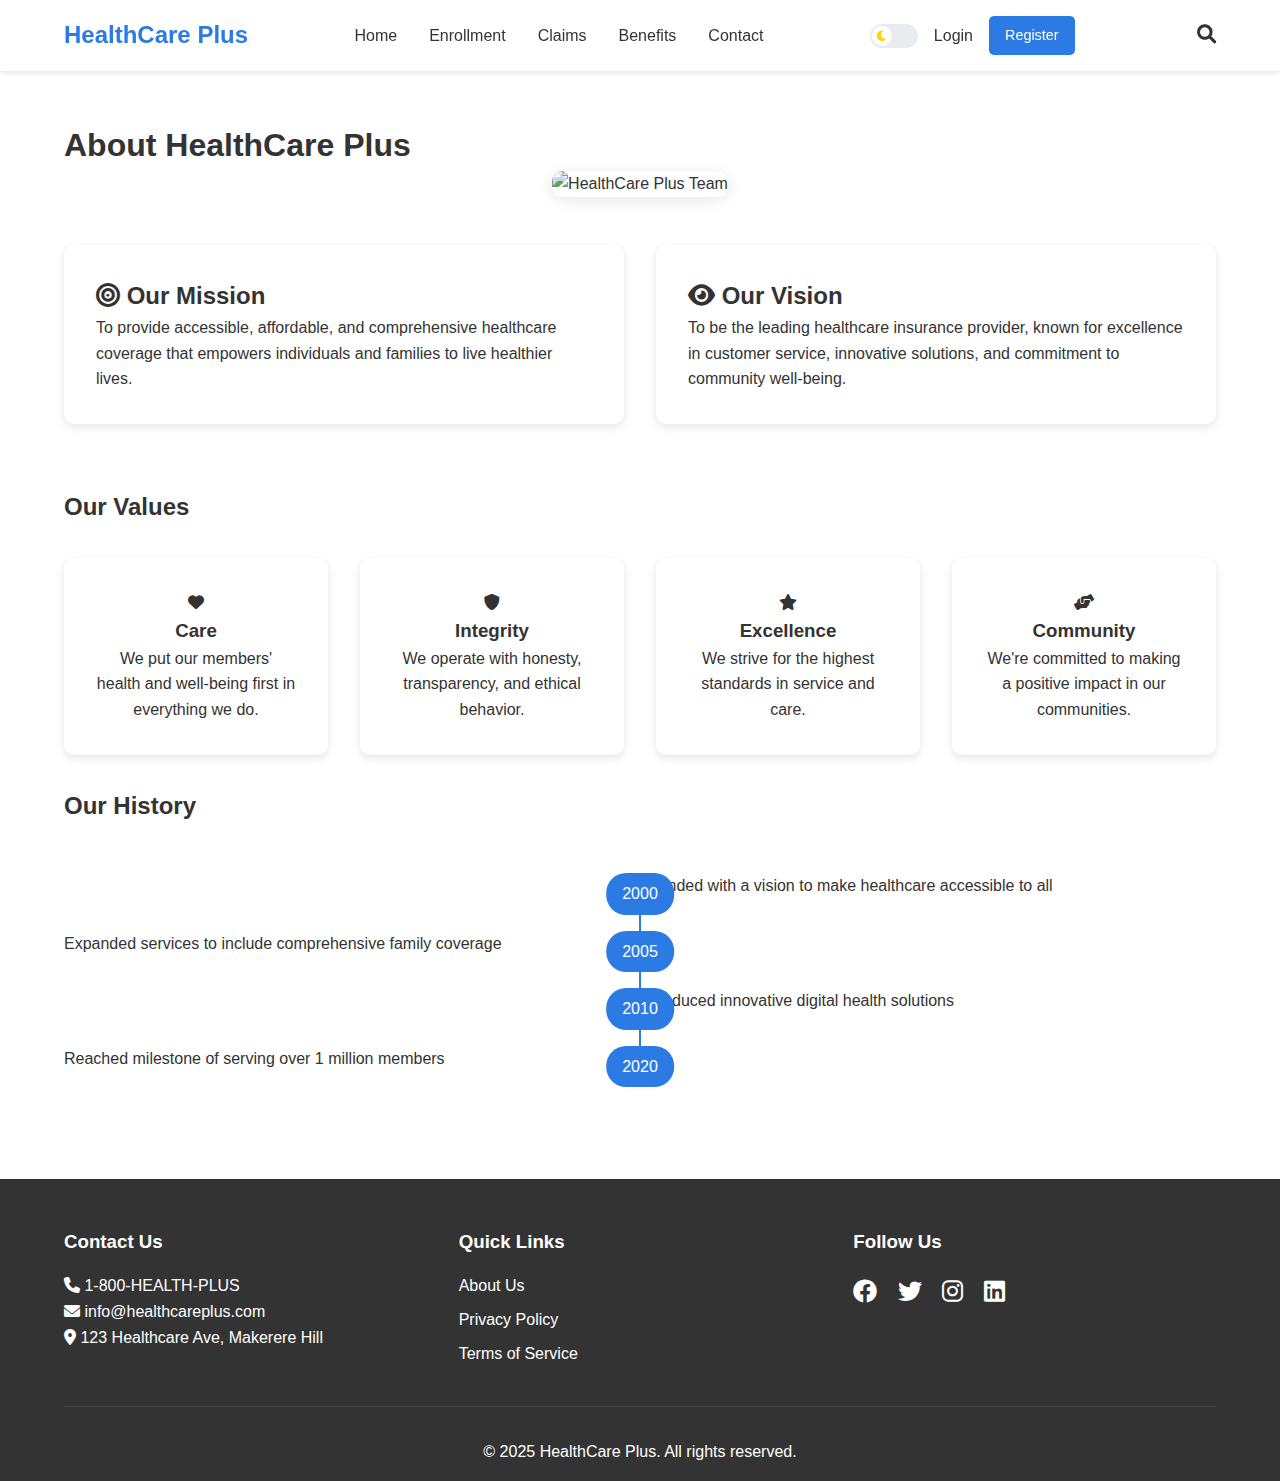
==== commit abd33c61: "Update about.html" ====
--- a/about.html
+++ b/about.html
@@ -8,6 +8,7 @@
     <link rel="stylesheet" href="dark-mode.css">
     <link rel="stylesheet" href="https://cdnjs.cloudflare.com/ajax/libs/font-awesome/6.0.0/css/all.min.css">
     <script async src="https://pagead2.googlesyndication.com/pagead/js/adsbygoogle.js?client=ca-pub-5468363493773000"
+     crossorigin="anonymous"></script>
 </head>
 <body>
     <!-- Header -->
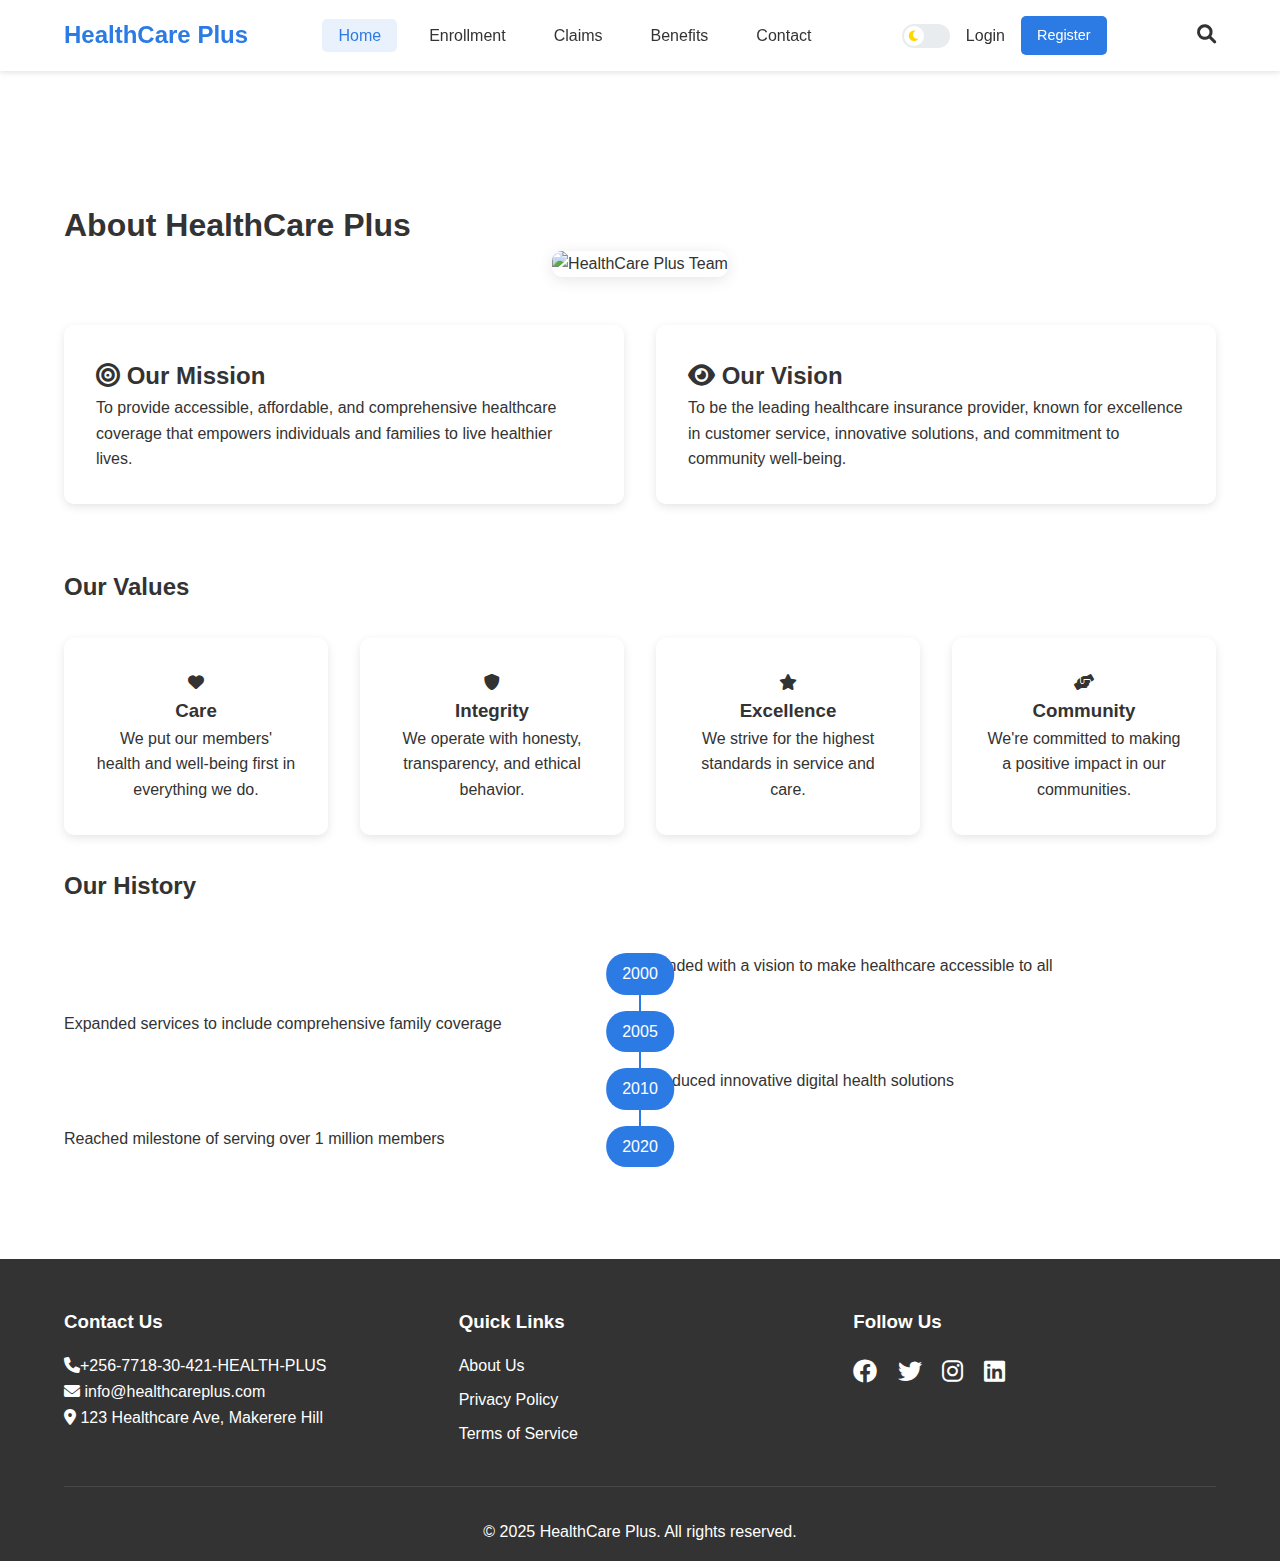
==== commit 2d56bba8: "Update about.html" ====
--- a/about.html
+++ b/about.html
@@ -159,7 +159,7 @@
             <div class="footer-section">
                 <h3>Contact Us</h3>
                 <p>
-                    <i class="fas fa-phone"></i> 1-800-HEALTH-PLUS<br>
+                    <i class="fas fa-phone"></i>+256-7718-30-421-HEALTH-PLUS<br>
                     <i class="fas fa-envelope"></i> info@healthcareplus.com<br>
                     <i class="fas fa-location-dot"></i> 123 Healthcare Ave, Makerere Hill
                 </p>
--- a/style.css
+++ b/style.css
@@ -25,6 +25,7 @@
 
 main {
     flex: 1;
+    padding-top: 80px; /* Account for fixed navbar */
 }
 
 /* Navigation Styles */
@@ -49,20 +50,21 @@
 .nav-links ul {
     display: flex;
     list-style: none;
-}
-
-.nav-links ul li {
-    margin: 0 1rem;
+    gap: 1rem;
 }
 
 .nav-links ul li a {
     text-decoration: none;
     color: var(--text-color);
     transition: var(--transition);
-}
-
-.nav-links ul li a:hover {
+    padding: 0.5rem 1rem;
+    border-radius: 5px;
+}
+
+.nav-links ul li a:hover,
+.nav-links ul li a.active {
     color: var(--primary-color);
+    background-color: rgba(44, 123, 229, 0.1);
 }
 
 /* Auth Button Styles */
@@ -84,7 +86,21 @@
 }
 
 .hamburger {
-    order: 3;
+    display: none;
+    cursor: pointer;
+    padding: 10px;
+    z-index: 1000;
+    background: none;
+    border: none;
+}
+
+.hamburger span {
+    display: block;
+    width: 25px;
+    height: 3px;
+    background-color: var(--primary-color);
+    margin: 5px 0;
+    transition: all 0.3s ease;
 }
 
 .btn-link {
@@ -253,27 +269,72 @@
     border-top: 1px solid rgba(255,255,255,0.1);
 }
 
-/* Responsive Design */
-@media (max-width: 768px) {
-    .nav-links {
-        display: none;
-    }
-    
+/* Mobile Navigation Styles */
+@media screen and (max-width: 768px) {
     .hamburger {
         display: block;
     }
-    
-    .hero-content h1 {
-        font-size: 2rem;
+
+    .nav-links {
+        position: fixed;
+        top: 0;
+        right: -100%;
+        width: 80%;
+        max-width: 300px;
+        height: 100vh;
+        background-color: var(--background-color);
+        padding: 80px 20px 20px;
+        transition: 0.3s ease-in-out;
+        box-shadow: -2px 0 5px rgba(0,0,0,0.1);
+        z-index: 999;
     }
 
-    .auth-buttons {
-        margin-right: 0.5rem;
+    .nav-links.active {
+        right: 0;
     }
-    
-    .auth-buttons .btn {
-        padding: 0.4rem 0.8rem;
-        font-size: 0.8rem;
+
+    .nav-links ul {
+        flex-direction: column;
+        gap: 20px;
+    }
+
+    .nav-links ul li {
+        width: 100%;
+    }
+
+    .nav-links ul li a {
+        display: block;
+        padding: 10px;
+        text-align: left;
+    }
+
+    /* Hamburger Animation */
+    .hamburger.active span:nth-child(1) {
+        transform: rotate(45deg) translate(8px, 8px);
+    }
+
+    .hamburger.active span:nth-child(2) {
+        opacity: 0;
+    }
+
+    .hamburger.active span:nth-child(3) {
+        transform: rotate(-45deg) translate(7px, -7px);
+    }
+
+    /* Overlay */
+    .nav-overlay {
+        display: none;
+        position: fixed;
+        top: 0;
+        left: 0;
+        width: 100%;
+        height: 100%;
+        background-color: rgba(0, 0, 0, 0.5);
+        z-index: 998;
+    }
+
+    .nav-overlay.active {
+        display: block;
     }
 }
 
@@ -1130,84 +1191,60 @@
     color: #666;
 }
 
-/* File Upload Preview Styles */
-.file-preview {
-    display: flex;
-    align-items: center;
-    gap: 1rem;
-    padding: 1rem;
-    background: #f8f9fa;
-    border-radius: 5px;
-    margin-bottom: 0.5rem;
-}
-
-.file-preview img {
-    width: 50px;
-    height: 50px;
-    object-fit: cover;
-    border-radius: 5px;
-}
-
-.file-preview i {
-    font-size: 2rem;
+/* File Upload Styles */
+.file-upload-section {
+    margin: 15px 0;
+}
+
+.file-hint {
+    display: block;
+    font-size: 0.85rem;
+    color: var(--secondary-color);
+    margin-top: 8px;
+}
+
+.file-drop-zone {
+    border: 2px dashed #ccc;
+    border-radius: 8px;
+    padding: 30px 20px;
+    text-align: center;
+    cursor: pointer;
+    transition: all 0.3s ease;
+    background-color: #f8f9fa;
+}
+
+.file-drop-zone:hover,
+.file-drop-zone.dragover {
+    border-color: var(--primary-color);
+    background-color: rgba(44, 123, 229, 0.05);
+}
+
+.file-drop-zone i {
+    font-size: 2.5rem;
     color: var(--primary-color);
-}
-
-.file-preview p {
-    flex: 1;
+    margin-bottom: 15px;
+}
+
+.file-drop-zone p {
     margin: 0;
-}
-
-.remove-file {
-    background: none;
-    border: none;
-    color: #dc3545;
-    font-size: 1.2rem;
-    cursor: pointer;
-}
-
-/* Dark Mode Adjustments */
-body.dark-mode .search-box,
-body.dark-mode .chat-box,
-body.dark-mode .calendar-widget {
-    background: #242424;
-}
-
-body.dark-mode .message p {
-    background: #333;
-    color: white;
-}
-
-body.dark-mode .chat-input input {
-    background: #333;
+    font-size: 1.1rem;
+    color: #666;
+}
+
+/* Dark mode adjustments */
+body.dark-mode .file-drop-zone {
+    background-color: #2a2a2a;
     border-color: #444;
-    color: white;
-}
-
-body.dark-mode .time-slot {
-    background: #242424;
-}
-
-body.dark-mode .notification {
-    background: #242424;
-    color: white;
-}
-
-/* Responsive Adjustments */
-@media (max-width: 768px) {
-    .chat-box {
-        width: 280px;
-        right: -10px;
-    }
-
-    .notification {
-        min-width: 250px;
-    }
-
-    .search-box {
-        width: 90%;
-        padding: 1rem;
-    }
+}
+
+body.dark-mode .file-drop-zone:hover,
+body.dark-mode .file-drop-zone.dragover {
+    background-color: rgba(44, 123, 229, 0.1);
+    border-color: var(--primary-color);
+}
+
+body.dark-mode .file-hint {
+    color: #888;
 }
 
 /* About Page Styles */
@@ -1941,4 +1978,174 @@
     margin-top: 2rem;
     padding-top: 2rem;
     border-top: 1px solid #ddd;
-} +}
+
+/* Social Login Styles */
+.auth-divider {
+    text-align: center;
+    margin: 20px 0;
+    position: relative;
+}
+
+.auth-divider::before,
+.auth-divider::after {
+    content: '';
+    position: absolute;
+    top: 50%;
+    width: 45%;
+    height: 1px;
+    background-color: #ddd;
+}
+
+.auth-divider::before {
+    left: 0;
+}
+
+.auth-divider::after {
+    right: 0;
+}
+
+.auth-divider span {
+    background-color: var(--background-color);
+    padding: 0 10px;
+    color: var(--secondary-color);
+    font-size: 0.9rem;
+}
+
+.social-login {
+    margin-bottom: 20px;
+    width: 100%;
+    min-height: 40px;
+    display: block;
+}
+
+.google-btn {
+    min-height: 40px;
+    width: 100%;
+    display: block;
+}
+
+/* Remove any interfering dark mode styles */
+body.dark-mode .google-btn {
+    background-color: transparent !important;
+    border-color: transparent !important;
+}
+
+/* Enrollment Form Styles */
+.radio-group {
+    display: flex;
+    gap: 20px;
+    margin: 10px 0;
+}
+
+.radio-group input[type="radio"] {
+    margin-right: 5px;
+}
+
+/* Plan Selection Styles */
+.plans-grid {
+    display: grid;
+    grid-template-columns: repeat(auto-fit, minmax(280px, 1fr));
+    gap: 20px;
+    margin: 20px 0;
+}
+
+.plan-option {
+    position: relative;
+}
+
+.plan-option input[type="radio"] {
+    position: absolute;
+    opacity: 0;
+}
+
+.plan-card {
+    border: 2px solid #ddd;
+    border-radius: 10px;
+    padding: 20px;
+    cursor: pointer;
+    transition: all 0.3s ease;
+    display: block;
+}
+
+.plan-card.featured {
+    border-color: var(--primary-color);
+    box-shadow: 0 4px 12px rgba(44, 123, 229, 0.1);
+}
+
+.featured-tag {
+    position: absolute;
+    top: -12px;
+    right: 10px;
+    background: var(--primary-color);
+    color: white;
+    padding: 4px 12px;
+    border-radius: 15px;
+    font-size: 0.8rem;
+}
+
+.plan-option input[type="radio"]:checked + .plan-card {
+    border-color: var(--primary-color);
+    box-shadow: 0 4px 12px rgba(44, 123, 229, 0.2);
+}
+
+.plan-header {
+    text-align: center;
+    margin-bottom: 20px;
+}
+
+.plan-header .price {
+    font-size: 1.5rem;
+    color: var(--primary-color);
+    font-weight: bold;
+}
+
+.plan-features ul {
+    list-style: none;
+    padding: 0;
+}
+
+.plan-features li {
+    margin: 10px 0;
+    display: flex;
+    align-items: center;
+    gap: 10px;
+}
+
+.plan-features i {
+    color: var(--primary-color);
+}
+
+/* Review & Payment Styles */
+.review-section {
+    background: #f8f9fa;
+    padding: 20px;
+    border-radius: 10px;
+    margin-bottom: 30px;
+}
+
+.payment-section {
+    margin-bottom: 30px;
+}
+
+.form-row {
+    display: grid;
+    grid-template-columns: 1fr 1fr;
+    gap: 20px;
+}
+
+.terms-section {
+    margin-top: 20px;
+    padding-top: 20px;
+    border-top: 1px solid #ddd;
+}
+
+/* Dark Mode Adjustments */
+body.dark-mode .plan-card {
+    background: #2a2a2a;
+    border-color: #444;
+}
+
+body.dark-mode .review-section {
+    background: #2a2a2a;
+}
